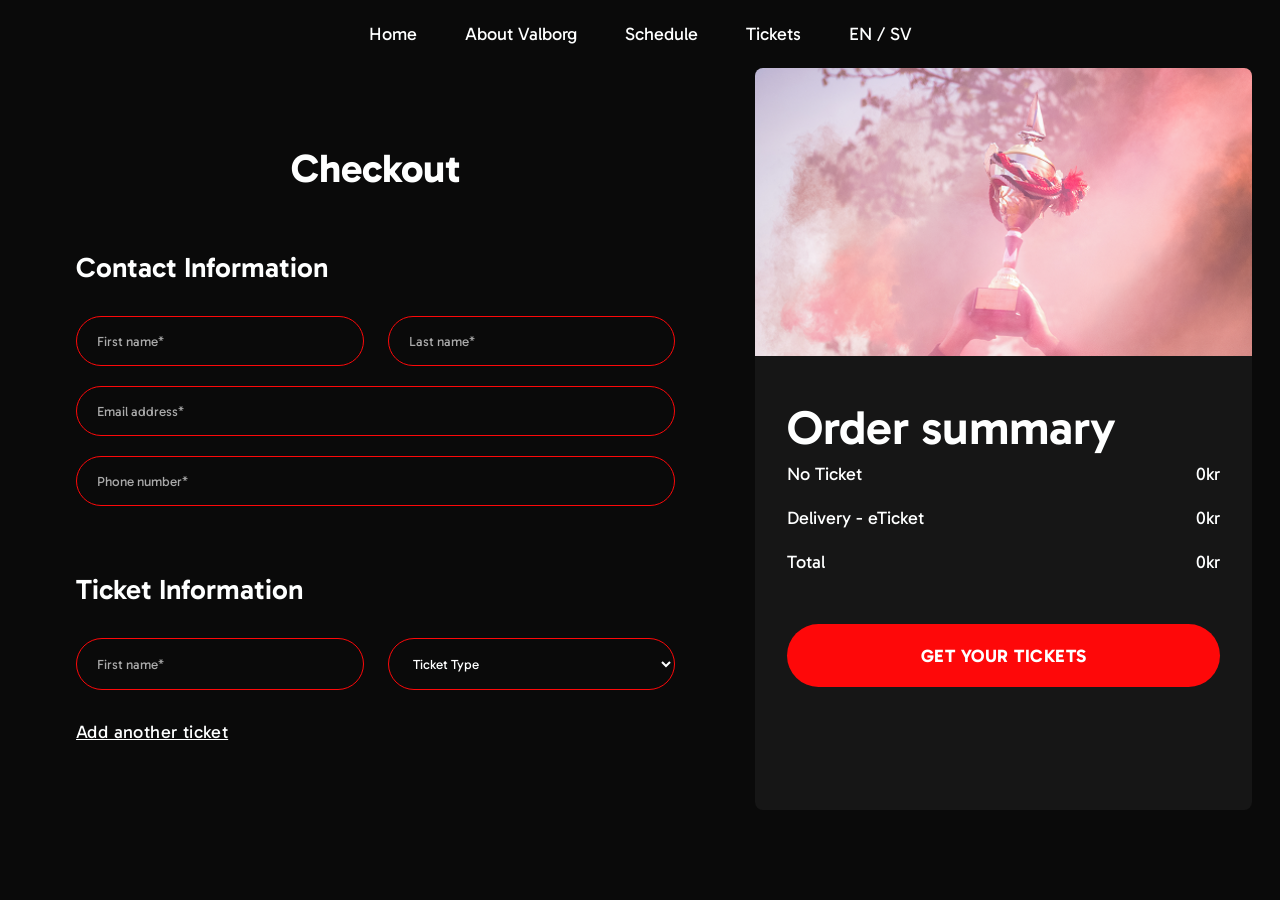
==== booking-page.html @ 3635916a "feat: overview updates first ticket" ====
<!doctype html>
<html lang="en">
  <head>
    <meta charset="UTF-8" />
    <meta name="viewport" content="width=device-width, initial-scale=1.0" />
    <title>Valborg</title>
    <link rel="preconnect" href="https://fonts.googleapis.com" />
    <link rel="preconnect" href="https://fonts.gstatic.com" crossorigin />
    <link
      href="https://fonts.googleapis.com/css2?family=Gabarito:wght@400..900&display=swap"
      rel="stylesheet"
    />
    <link rel="stylesheet" href="css/main.css" />
    <link rel="stylesheet" href="css/booking.css" />
    <script src="js/addTicket.js" defer></script>
  </head>

  <body>
    <nav>
      <ul>
        <li><a href="#">Home</a></li>
        <li><a href="#">About Valborg</a></li>
        <li><a href="#">Schedule</a></li>
        <li><a href="#">Tickets</a></li>
        <li><a href="#">EN / SV</a></li>
      </ul>
    </nav>

    <main>
      <section id="checkout-section">
        <div id="checkout-left">
          <h1>Checkout</h1>

          <h2>Contact Information</h2>

          <div class="row">
            <input type="text" placeholder="First name*" />
            <input type="text" placeholder="Last name*" />
          </div>

          <input type="email" placeholder="Email address*" />
          <input type="tel" placeholder="Phone number*" />

          <h2>Ticket Information</h2>
          
        <div id="ticket-container">
            <div class="row">
              <input type="text" placeholder="First name*" />

              <select id="ticket-selector">
                <option value="">Ticket Type</option>
                <option value="Entry Ticket" data-price = "100kr">Entry Ticket</option>
                <option value="Plus Ticket" data-price = "150kr">Plus Ticket</option>
                <option value="Experience Ticket" data-price = "200kr">Experience Ticket</option>
              </select>

            </div>
            </div>
                <button class="link-button" id= "add-ticket">Add another ticket</button>
             </div>
        </div>

        <div id="checkout-right">
          <img
            src="./photos/checkout-photo.png"
            alt="Valborg Celebration Cup"
          />

          <div id="summary-box">
            <h2>Order summary</h2>
            
            <div class="summary-row">
              <p id="ticket-type">No Ticket</p>
              <p id="ticket-price">0kr</p>
            </div>
            
            <div class="summary-row">
              <p>Delivery - eTicket</p>
              <p>0kr</p>
            </div>

            <div class="summary-row total">
              <p>Total</p>
              <p>0kr</p>
            </div>

            <button class="primary-button">GET YOUR TICKETS</button>
          </div>
        </div>
      </section>
    </main>
  </body>
</html>
---- css/main.css ----
/* Design System - variables */

:root {
  /* colours */
  --background-colour: #0a0a0a;
  --main-text-colour: #feffff;

  --primary-default-colour: #fe0809;
  --primary-hover-colour: #d00001;
  --primary-clicked-colour: #feffff;
  --unavailable-colour: #a2a2a2;

  --secondary-default-colour: #d1ff2c;
  --secondary-hover-colour: #adde00;
  --secondary-clicked-colour: #feffff;

  --error-default-colour: #790000;
  --error-hover-colour: #ca5050;
  --error-clicked-colour: #ffa9a9;

  /* grid system*/
  /* px to vw conversion for a total of 1224px viewport width */
  --column-width-desktop: 6.535vw;
  --column-gap-desktop: 1.96vw;

  /* px to vw conversion for a total of 320px viewport width */
  --column-width-mobile: 10vw;
  --column-gap-mobile: 5vw;

  /* typography */
  --heading-1-font-size: 3.75rem;
  --heading-1-line-height: 4.5rem;
  --heading-1-text-transform: uppercase;

  --heading-2-font-size: 3rem;
  --heading-2-line-height: 4rem;

  --heading-3-font-size: 2.5rem;
  --heading-3-line-height: 3rem;

  --subtitle-1-font-size: 1.75rem;
  --subtitle-1-line-height: 2.5rem;

  --subtitle-2-font-size: 1.125rem;
  --subtitle-2-line-height: 1.75rem;
  --subtitle-2-text-transform: uppercase;

  --body-1-font-size: 1.125rem;
  --body-1-line-height: 1.75rem;

  --body-2-font-size: 1rem;
  --body-2-line-height: 1.5rem;
}

/* text styles */

h1 {
  font-family: "Gabarito", sans-serif;
  font-style: normal;
  font-weight: 700;
  font-size: var(--heading-1-font-size);
  line-height: var(--heading-1-line-height);
  text-transform: var(--heading-1-text-transform);
  margin-block-start: 0;
  margin-block-end: 0;
}

h2 {
  font-family: "Gabarito", sans-serif;
  font-style: normal;
  font-weight: 600;
  font-size: var(--heading-2-font-size);
  line-height: var(--heading-2-line-height);
  margin-block-start: 0;
  margin-block-end: 0;
}

h3 {
  font-family: "Gabarito", sans-serif;
  font-style: normal;
  font-weight: 500;
  font-size: var(--heading-3-font-size);
  line-height: var(--heading-3-line-height);
  margin-block-start: 0;
  margin-block-end: 0;
}

h4 {
  font-family: "Gabarito", sans-serif;
  font-style: normal;
  font-weight: 400;
  letter-spacing: 0.025rem;
  font-size: var(--subtitle-1-font-size);
  line-height: var(--subtitle-1-line-height);
  margin-block-start: 0;
  margin-block-end: 0;
}

h5 {
  font-family: "Gabarito", sans-serif;
  font-style: normal;
  font-weight: 700;
  font-size: var(--subtitle-2-font-size);
  line-height: var(--subtitle-2-line-height);
  text-transform: var(--subtitle-2-text-transform);
  margin-block-start: 0;
  margin-block-end: 0;
}

p,
nav a {
  font-family: "Gabarito", sans-serif;
  font-style: normal;
  font-weight: 400;
  font-size: var(--body-1-font-size);
  line-height: var(--body-1-line-height);
  color: var(--main-text-colour);
  margin-block-start: 0;
  margin-block-end: 0;
}

a {
  text-decoration: none;
  color: var(--main-text-colour);
}

button {
  font-family: "Gabarito", sans-serif;
  font-style: normal;
  font-weight: 400;
  letter-spacing: 0.025rem;
  font-size: var(--body-1-font-size);
  line-height: var(--body-1-line-height);
}

.footer-info p {
  font-size: var(--body-2-font-size);
  line-height: var(--body-2-line-height);
}

.footer-info h4 {
  font-size: var(--body-1-font-size);
  line-height: var(--body-1-line-height);
  color: var(--main-text-colour);
}

/* page style */

/* * {
  background-color: var(--background-colour);
} */

body {
  margin: 0;
  color: var(--main-text-colour);
  background-color: var(--background-colour);
}

nav {
  position: sticky;
  top: 0;
  z-index: 1000;
  background-color: var(--background-colour);
}

nav ul {
  list-style: none;
  display: flex;
  justify-content: center;
  align-items: center;
  gap: 3rem;
  padding: 1.25rem 1rem;
  margin: 0;
}

footer{
    max-width: 1224px; 
    margin: 0 auto; 
    border-top: 1px solid var(--main-text-colour);
    padding: 3.5rem 0 2rem; 
    display: flex;
    justify-content: space-between;
    align-items: flex-start; 
    gap:2rem; 
}

#footer-name {
  max-width: 22rem;
}

.logo-footer {
  width: 10rem;
  height: auto;
  display: block;
  margin-bottom: 1rem;
}

.footer-info {
  display: flex;
  gap: 4rem;
}
---- css/booking.css ----
@import url(main.css); 

#checkout-section{
max-width: 1224px; 
margin: 0 auto;
padding : 0 1rem; 
display: grid; 
grid-template-columns: 1.4fr 1fr; 
gap: 2rem;
background-color: #0a0a0a;    
align-items: stretch;      
}

#checkout-left{
    padding: 4rem 3rem;
}

#checkout-left h1{
    font-size: 2.5rem; 
    margin-bottom: 2rem;
    text-align: center; 
    text-transform: none;
}

#checkout-left h2{
    margin-top: 2rem; 
    margin-bottom: 1rem;
    font-size: 1.75rem; 
    
}
.row{
   display: flex;
    gap: 1.5rem; 
}

#checkout-left input, 
#checkout-left select{
    width: 100%; 
    padding: 1rem 1.25rem; 
    margin-bottom: 1.25rem; 

    border: 1px solid var(--primary-default-colour); 
    border-radius: 999px;

    background: transparent; 
    color: var(--main-text-color); 

    font-family: "Gabarito", sans-serif; 
    box-sizing:border-box;
}

#checkout-left input::placeholder {
    color: #aaa; 
}

#checkout-left input:focus,
#checkout-left select:focus{
    outline: none; 
    border-color: #ff2b2b; 
}

.link-button{
    background: transparent; 
    border: none; 
    color: var(--main-text-color); 
    text-decoration: underline;
    padding: 0; 
    margin-top: 0.5rem;
    cursor: pointer; 
}

#checkout-right{
    height: 100%; 
    font-size: 1rem; 
    font-style: normal;
    line-height: 40px; 
    display: flex;
    flex-direction: column;
    background:#161616;
    border-radius: 8px; 
    overflow: hidden;

}

#checkout-right img {
    width: 100%; 
    aspect-ratio: 16/9; 
    height: 18rem; 
    object-fit: cover;
}

#summary-box{
    padding: 2.5rem 2rem 2rem; 
}
.summary-row{
    display: flex;
    justify-content: space-between;
    margin-bottom: 1rem;
}

.summary-row p{
    margin: 0; 
}

.total{
    margin-top: 0.5rem;
    font-weight: 700; 
}

#summary-box hr{
    border:none;
    border-top: 1px solid #333; 
    margin: 1.5rem 0; 
}

.primary-button{
    width: 100%;
    margin-top: 2rem; 
    padding: 1.1rem;
    border: none; 
    border-radius: 999px; 
    background: var(--primary-default-colour);
    color: var(--main-text-color); 
    font-weight: 700;
    letter-spacing: 0.5px;
    cursor: pointer; 
}

@media screen and (max-width: 900px){
    #checkout-section{
            grid-template-columns: 1fr;
        }
    #checkout-left, 
    #checkout-right{ 
        padding: 2.5rem 2rem;
    }
}


@media screen and (max-width: 600px){
    .row{
        flex-direction: column; 
        gap:0;
    }

    #checkout-left{
        padding: 2rem 1.25rem; 
    }
    #checkout-left h1{
        font-size: 2rem; 
    }
    #checkout-left h2{
        font-size: 1.4rem; 
    }
    #summary-box{
        padding: 1.5rem; 
    }
    nav ul{
        flex-direction: column; 
        align-items: flex-start; 
        gap: 1rem; 
    }
}
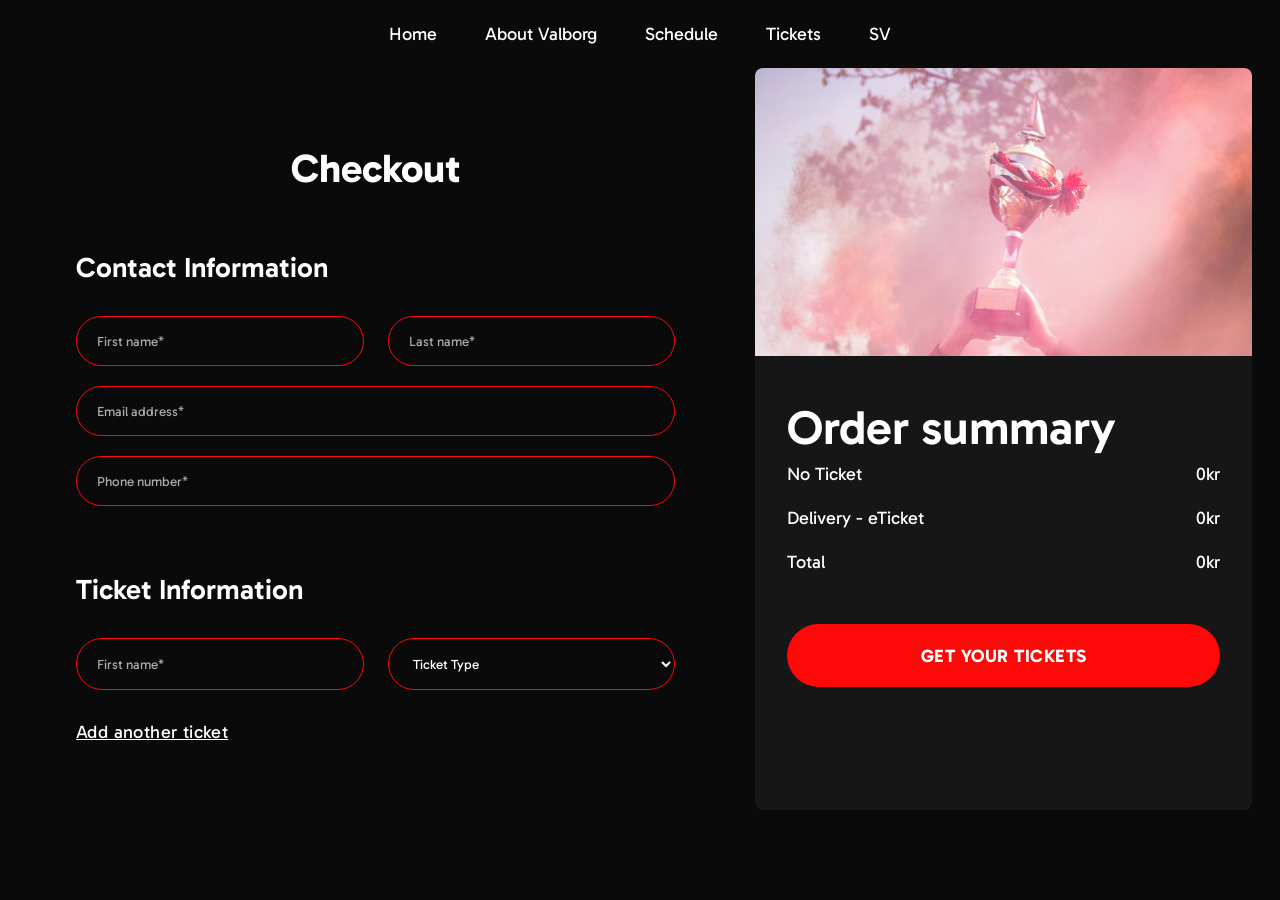
==== commit cf1d9262: "Nav updated" ====
--- a/booking-page.html
+++ b/booking-page.html
@@ -18,11 +18,11 @@
   <body>
     <nav>
       <ul>
-        <li><a href="#">Home</a></li>
-        <li><a href="#">About Valborg</a></li>
-        <li><a href="#">Schedule</a></li>
-        <li><a href="#">Tickets</a></li>
-        <li><a href="#">EN / SV</a></li>
+        <li><a href="index.html">Home</a></li>
+        <li><a href="#about-event">About Valborg</a></li>
+        <li><a href="schedule.html">Schedule</a></li>
+        <li><a href="tickets-page.html">Tickets</a></li>
+        <li><a href="">SV</a></li>
       </ul>
     </nav>
 
@@ -48,7 +48,7 @@
               <input type="text" placeholder="First name*" />
 
               <select id="ticket-selector">
-                <option value="">Ticket Type</option>
+                <option value="No Ticket" data-price="0kr">Ticket Type</option>
                 <option value="Entry Ticket" data-price = "100kr">Entry Ticket</option>
                 <option value="Plus Ticket" data-price = "150kr">Plus Ticket</option>
                 <option value="Experience Ticket" data-price = "200kr">Experience Ticket</option>
@@ -68,20 +68,21 @@
 
           <div id="summary-box">
             <h2>Order summary</h2>
-            
+          <div id="ticket-summary">
             <div class="summary-row">
-              <p id="ticket-type">No Ticket</p>
-              <p id="ticket-price">0kr</p>
+              <p class="ticket-type">No Ticket</p>
+              <p class="ticket-price">0kr</p>
             </div>
-            
+          </div>  
+
             <div class="summary-row">
               <p>Delivery - eTicket</p>
               <p>0kr</p>
             </div>
 
-            <div class="summary-row total">
+            <div class="summary-row">
               <p>Total</p>
-              <p>0kr</p>
+              <p class="total-value">0kr</p>
             </div>
 
             <button class="primary-button">GET YOUR TICKETS</button>
--- a/css/main.css
+++ b/css/main.css
@@ -146,15 +146,15 @@
 
 /* page style */
 
-/* * {
-  background-color: var(--background-colour);
-} */
-
 body {
   margin: 0;
   color: var(--main-text-colour);
   background-color: var(--background-colour);
 }
+
+/* ============== */
+/* NAVBAR SECTION */
+/* ============== */
 
 nav {
   position: sticky;
@@ -173,15 +173,43 @@
   margin: 0;
 }
 
-footer{
-    max-width: 1224px; 
-    margin: 0 auto; 
-    border-top: 1px solid var(--main-text-colour);
-    padding: 3.5rem 0 2rem; 
-    display: flex;
-    justify-content: space-between;
-    align-items: flex-start; 
-    gap:2rem; 
+/* media query - 1 max width: 1000px* - NAV */
+@media (max-width: 1000px) {
+  nav ul {
+    gap: 2rem;
+  }
+}
+
+/* media query - 2 max width: 750px* - NAV */
+@media (max-width: 750px) {
+  nav ul {
+    gap: 1.5rem;
+    padding: 1rem;
+  }
+}
+
+/* media query - 3 max width: 500px* - NAV */
+@media (max-width: 500px) {
+  nav ul {
+    flex-direction: column;
+    gap: 1rem;
+    padding: 1rem 0;
+  }
+}
+
+/* ============== */
+/* FOOTER SECTION */
+/* ============== */
+
+footer {
+  max-width: 1224px;
+  margin: 0 auto;
+  border-top: 1px solid var(--main-text-colour);
+  padding: 3.5rem 0 2rem;
+  display: flex;
+  justify-content: space-between;
+  align-items: flex-start;
+  gap: 2rem;
 }
 
 #footer-name {
@@ -199,3 +227,84 @@
   display: flex;
   gap: 4rem;
 }
+
+footer {
+  max-width: 1224px;
+  margin: 0 auto;
+  border-top: 1px solid var(--main-text-colour);
+  padding: 3.5rem 0 2rem;
+  display: flex;
+  justify-content: space-between;
+  align-items: flex-start;
+  gap: 2rem;
+  flex-wrap: wrap;
+}
+
+#footer-name {
+  max-width: 22rem;
+}
+
+.logo-footer {
+  width: 10rem;
+  height: auto;
+  display: block;
+  margin-bottom: 1rem;
+}
+
+.footer-info {
+  display: flex;
+  gap: 4rem;
+  flex-wrap: wrap;
+}
+
+/* media query - 1 max width: 1000px* - FOOTER */
+@media (max-width: 1000px) {
+  footer {
+    padding: 3rem 40px 2rem;
+  }
+
+  .footer-info {
+    gap: 3rem;
+  }
+}
+
+/* media query - 2 max width: 750px* - FOOTER */
+@media (max-width: 750px) {
+  footer {
+    flex-direction: column;
+    align-items: center;
+    text-align: center;
+    padding: 2.5rem 30px 2rem;
+  }
+
+  #footer-name {
+    max-width: 100%;
+  }
+
+  .footer-info {
+    justify-content: center;
+    gap: 2.5rem;
+  }
+
+  .logo-footer {
+    margin: 0 auto 1rem;
+  }
+}
+
+/* media query - 3 max width: 500px* - FOOTER */
+@media (max-width: 500px) {
+  footer {
+    padding: 2rem 20px;
+    gap: 1.5rem;
+  }
+
+  .footer-info {
+    flex-direction: column;
+    align-items: center;
+    gap: 2rem;
+  }
+
+  .logo-footer {
+    width: 8rem;
+  }
+}
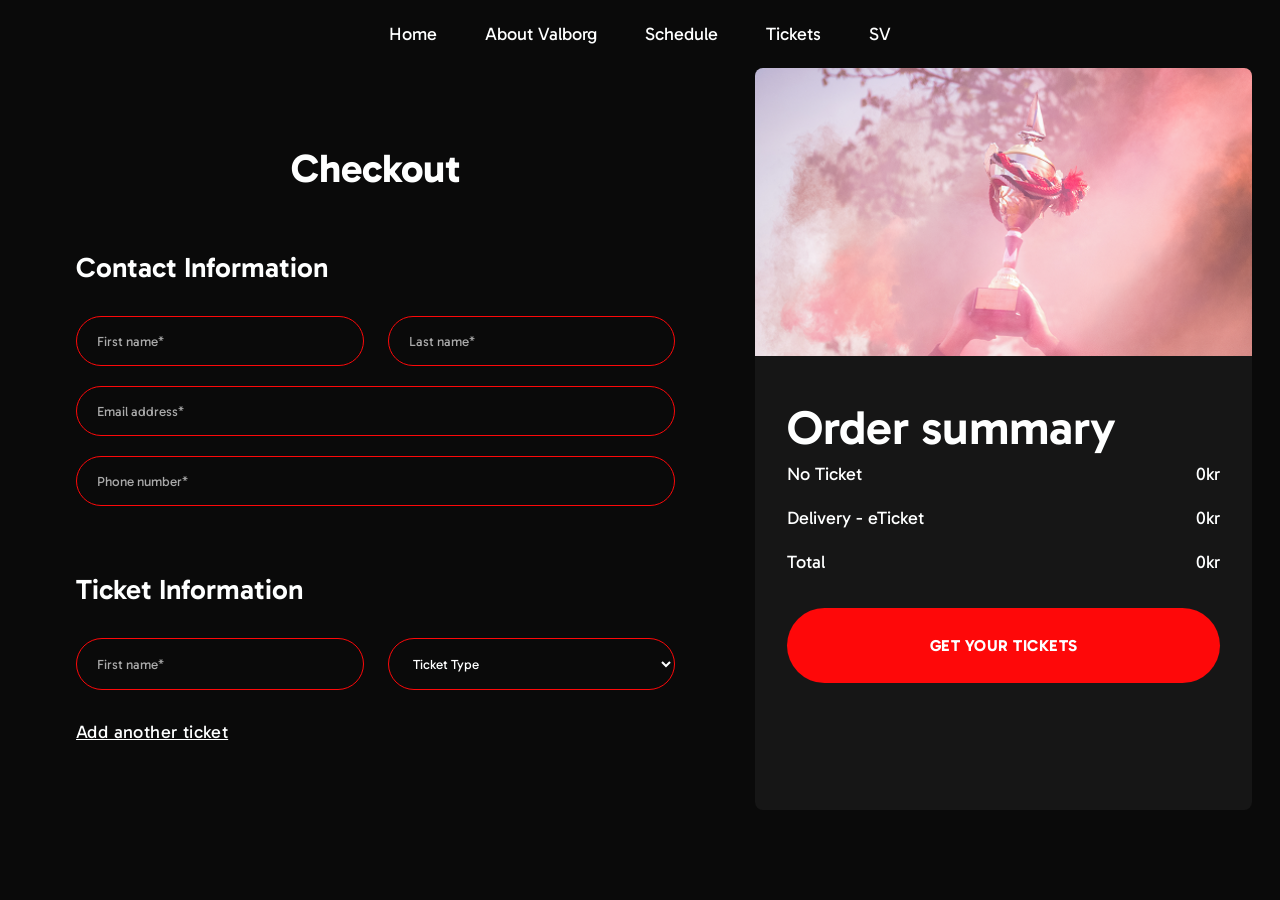
==== commit c19ad904: "button link for booking page" ====
--- a/booking-page.html
+++ b/booking-page.html
@@ -85,7 +85,7 @@
               <p class="total-value">0kr</p>
             </div>
 
-            <button class="primary-button">GET YOUR TICKETS</button>
+            <a href="confirmation-page.html" class="primary-button">GET YOUR TICKETS</button> </a>
           </div>
         </div>
       </section>
--- a/css/booking.css
+++ b/css/booking.css
@@ -114,6 +114,7 @@
 }
 
 .primary-button{
+    display:block;
     width: 100%;
     margin-top: 2rem; 
     padding: 1.1rem;
@@ -121,9 +122,14 @@
     border-radius: 999px; 
     background: var(--primary-default-colour);
     color: var(--main-text-color); 
+    font-family: "Gabarito", sans-serif;
+    font-size: 1rem; 
     font-weight: 700;
     letter-spacing: 0.5px;
     cursor: pointer; 
+    text-decoration: none;
+    text-align: center;
+    box-sizing: border-box;
 }
 
 @media screen and (max-width: 900px){
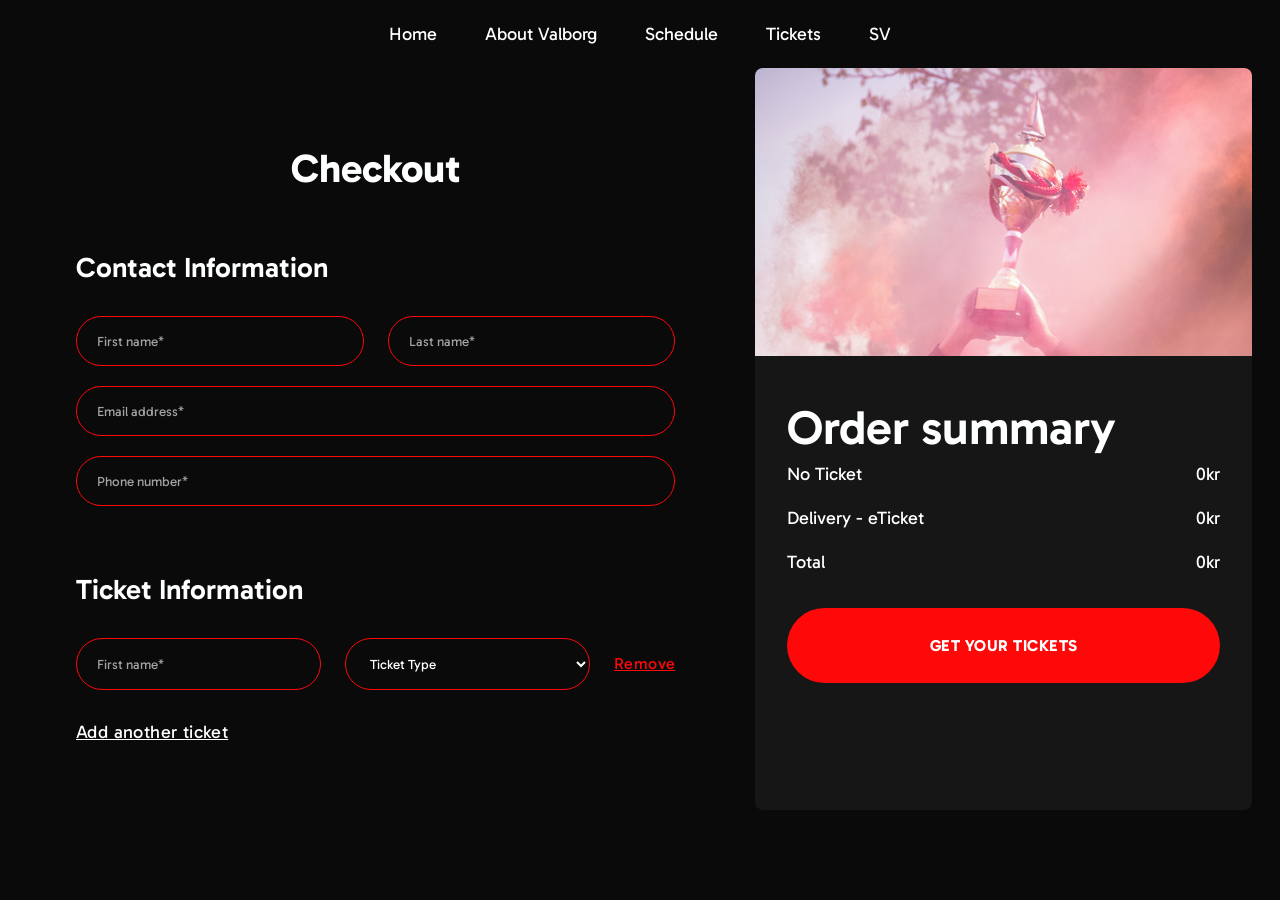
==== commit 11862911: "Remove option added" ====
--- a/booking-page.html
+++ b/booking-page.html
@@ -1,4 +1,4 @@
-<!doctype html>
+<!DOCTYPE html>
 <html lang="en">
   <head>
     <meta charset="UTF-8" />
@@ -30,34 +30,36 @@
       <section id="checkout-section">
         <div id="checkout-left">
           <h1>Checkout</h1>
-
           <h2>Contact Information</h2>
-
           <div class="row">
             <input type="text" placeholder="First name*" />
             <input type="text" placeholder="Last name*" />
           </div>
-
           <input type="email" placeholder="Email address*" />
           <input type="tel" placeholder="Phone number*" />
 
           <h2>Ticket Information</h2>
-          
-        <div id="ticket-container">
+          <div id="ticket-container">
             <div class="row">
               <input type="text" placeholder="First name*" />
-
               <select id="ticket-selector">
                 <option value="No Ticket" data-price="0kr">Ticket Type</option>
-                <option value="Entry Ticket" data-price = "100kr">Entry Ticket</option>
-                <option value="Plus Ticket" data-price = "150kr">Plus Ticket</option>
-                <option value="Experience Ticket" data-price = "200kr">Experience Ticket</option>
+                <option value="Entry Ticket" data-price="100kr">
+                  Entry Ticket
+                </option>
+                <option value="Plus Ticket" data-price="150kr">
+                  Plus Ticket
+                </option>
+                <option value="Experience Ticket" data-price="200kr">
+                  Experience Ticket
+                </option>
               </select>
-
+              <button class="remove-ticket">Remove</button>
             </div>
-            </div>
-                <button class="link-button" id= "add-ticket">Add another ticket</button>
-             </div>
+          </div>
+          <button class="link-button" id="add-ticket">
+            Add another ticket
+          </button>
         </div>
 
         <div id="checkout-right">
@@ -65,27 +67,25 @@
             src="./photos/checkout-photo.png"
             alt="Valborg Celebration Cup"
           />
-
           <div id="summary-box">
             <h2>Order summary</h2>
-          <div id="ticket-summary">
-            <div class="summary-row">
-              <p class="ticket-type">No Ticket</p>
-              <p class="ticket-price">0kr</p>
+            <div id="ticket-summary">
+              <div class="summary-row">
+                <p class="ticket-type">No Ticket</p>
+                <p class="ticket-price">0kr</p>
+              </div>
             </div>
-          </div>  
-
             <div class="summary-row">
               <p>Delivery - eTicket</p>
               <p>0kr</p>
             </div>
-
-            <div class="summary-row">
+            <div class="summary-row total">
               <p>Total</p>
               <p class="total-value">0kr</p>
             </div>
-
-            <a href="confirmation-page.html" class="primary-button">GET YOUR TICKETS</button> </a>
+            <a href="confirmation-page.html" class="primary-button"
+              >GET YOUR TICKETS</a
+            >
           </div>
         </div>
       </section>
--- a/css/booking.css
+++ b/css/booking.css
@@ -1,169 +1,197 @@
-@import url(main.css); 
+@import url(main.css);
 
-#checkout-section{
-max-width: 1224px; 
-margin: 0 auto;
-padding : 0 1rem; 
-display: grid; 
-grid-template-columns: 1.4fr 1fr; 
-gap: 2rem;
-background-color: #0a0a0a;    
-align-items: stretch;      
+#checkout-section {
+  max-width: 1224px;
+  margin: 0 auto;
+  padding: 0 1rem;
+  display: grid;
+  grid-template-columns: 1.4fr 1fr;
+  gap: 2rem;
+  background-color: #0a0a0a;
+  align-items: stretch;
 }
 
-#checkout-left{
-    padding: 4rem 3rem;
+#checkout-left {
+  padding: 4rem 3rem;
 }
 
-#checkout-left h1{
-    font-size: 2.5rem; 
-    margin-bottom: 2rem;
-    text-align: center; 
-    text-transform: none;
+#checkout-left h1 {
+  font-size: 2.5rem;
+  margin-bottom: 2rem;
+  text-align: center;
+  text-transform: none;
 }
 
-#checkout-left h2{
-    margin-top: 2rem; 
-    margin-bottom: 1rem;
-    font-size: 1.75rem; 
-    
-}
-.row{
-   display: flex;
-    gap: 1.5rem; 
+#checkout-left h2 {
+  margin-top: 2rem;
+  margin-bottom: 1rem;
+  font-size: 1.75rem;
 }
 
-#checkout-left input, 
-#checkout-left select{
-    width: 100%; 
-    padding: 1rem 1.25rem; 
-    margin-bottom: 1.25rem; 
+.row {
+  display: flex;
+  gap: 1.5rem;
+}
 
-    border: 1px solid var(--primary-default-colour); 
-    border-radius: 999px;
+/* ================= */
+/* INPUT GROUP       */
+/* ================= */
+.input-group {
+  display: flex;
+  flex-direction: column;
+  gap: 0.4rem;
+  width: 100%;
+}
 
-    background: transparent; 
-    color: var(--main-text-color); 
+.input-group label {
+  font-family: "Gabarito", sans-serif;
+  font-size: var(--body-2-font-size);
+  line-height: var(--body-2-line-height);
+  color: var(--main-text-colour);
+}
 
-    font-family: "Gabarito", sans-serif; 
-    box-sizing:border-box;
+#checkout-left input,
+#checkout-left select {
+  width: 100%;
+  padding: 1rem 1.25rem;
+  margin-bottom: 1.25rem;
+  border: 1px solid var(--primary-default-colour);
+  border-radius: 999px;
+  background: transparent;
+  color: var(--main-text-colour);
+  font-family: "Gabarito", sans-serif;
+  box-sizing: border-box;
 }
 
 #checkout-left input::placeholder {
-    color: #aaa; 
+  color: var(--unavailable-colour);
 }
 
 #checkout-left input:focus,
-#checkout-left select:focus{
-    outline: none; 
-    border-color: #ff2b2b; 
+#checkout-left select:focus {
+  outline: none;
+  border-color: #ff2b2b;
 }
 
-.link-button{
-    background: transparent; 
-    border: none; 
-    color: var(--main-text-color); 
-    text-decoration: underline;
-    padding: 0; 
-    margin-top: 0.5rem;
-    cursor: pointer; 
+.link-button {
+  background: transparent;
+  border: none;
+  color: var(--main-text-colour);
+  text-decoration: underline;
+  padding: 0;
+  margin-top: 0.5rem;
+  cursor: pointer;
 }
 
-#checkout-right{
-    height: 100%; 
-    font-size: 1rem; 
-    font-style: normal;
-    line-height: 40px; 
-    display: flex;
-    flex-direction: column;
-    background:#161616;
-    border-radius: 8px; 
-    overflow: hidden;
-
+#checkout-right {
+  height: 100%;
+  font-size: 1rem;
+  font-style: normal;
+  line-height: 40px;
+  display: flex;
+  flex-direction: column;
+  background: #161616;
+  border-radius: 8px;
+  overflow: hidden;
 }
 
 #checkout-right img {
-    width: 100%; 
-    aspect-ratio: 16/9; 
-    height: 18rem; 
-    object-fit: cover;
+  width: 100%;
+  aspect-ratio: 16/9;
+  height: 18rem;
+  object-fit: cover;
 }
 
-#summary-box{
-    padding: 2.5rem 2rem 2rem; 
-}
-.summary-row{
-    display: flex;
-    justify-content: space-between;
-    margin-bottom: 1rem;
+#summary-box {
+  padding: 2.5rem 2rem 2rem;
 }
 
-.summary-row p{
-    margin: 0; 
+.summary-row {
+  display: flex;
+  justify-content: space-between;
+  margin-bottom: 1rem;
 }
 
-.total{
-    margin-top: 0.5rem;
-    font-weight: 700; 
+.summary-row p {
+  margin: 0;
 }
 
-#summary-box hr{
-    border:none;
-    border-top: 1px solid #333; 
-    margin: 1.5rem 0; 
+.total {
+  margin-top: 0.5rem;
+  font-weight: 700;
 }
 
-.primary-button{
-    display:block;
-    width: 100%;
-    margin-top: 2rem; 
-    padding: 1.1rem;
-    border: none; 
-    border-radius: 999px; 
-    background: var(--primary-default-colour);
-    color: var(--main-text-color); 
-    font-family: "Gabarito", sans-serif;
-    font-size: 1rem; 
-    font-weight: 700;
-    letter-spacing: 0.5px;
-    cursor: pointer; 
-    text-decoration: none;
-    text-align: center;
-    box-sizing: border-box;
+#summary-box hr {
+  border: none;
+  border-top: 1px solid #333;
+  margin: 1.5rem 0;
 }
 
-@media screen and (max-width: 900px){
-    #checkout-section{
-            grid-template-columns: 1fr;
-        }
-    #checkout-left, 
-    #checkout-right{ 
-        padding: 2.5rem 2rem;
-    }
+.primary-button {
+  display: block;
+  width: 100%;
+  margin-top: 2rem;
+  padding: 1.1rem;
+  border: none;
+  border-radius: 999px;
+  background: var(--primary-default-colour);
+  color: var(--main-text-colour);
+  font-family: "Gabarito", sans-serif;
+  font-size: 1rem;
+  font-weight: 700;
+  letter-spacing: 0.5px;
+  cursor: pointer;
+  text-decoration: none;
+  text-align: center;
+  box-sizing: border-box;
 }
 
+/* ================== */
+/* REMOVE TICKET BTN  */
+/* ================== */
+.remove-ticket {
+  background: transparent;
+  border: none;
+  color: var(--primary-default-colour);
+  font-family: "Gabarito", sans-serif;
+  font-size: var(--body-2-font-size);
+  cursor: pointer;
+  padding: 0;
+  text-decoration: underline;
+  white-space: nowrap;
+  align-self: center;
+  margin-bottom: 1.25rem;
+}
 
-@media screen and (max-width: 600px){
-    .row{
-        flex-direction: column; 
-        gap:0;
-    }
+.remove-ticket:hover {
+  color: var(--primary-hover-colour);
+}
 
-    #checkout-left{
-        padding: 2rem 1.25rem; 
-    }
-    #checkout-left h1{
-        font-size: 2rem; 
-    }
-    #checkout-left h2{
-        font-size: 1.4rem; 
-    }
-    #summary-box{
-        padding: 1.5rem; 
-    }
-    nav ul{
-        flex-direction: column; 
-        align-items: flex-start; 
-        gap: 1rem; 
-    }
-}+@media screen and (max-width: 900px) {
+  #checkout-section {
+    grid-template-columns: 1fr;
+  }
+  #checkout-left,
+  #checkout-right {
+    padding: 2.5rem 2rem;
+  }
+}
+
+@media screen and (max-width: 600px) {
+  .row {
+    flex-direction: column;
+    gap: 0;
+  }
+  #checkout-left {
+    padding: 2rem 1.25rem;
+  }
+  #checkout-left h1 {
+    font-size: 2rem;
+  }
+  #checkout-left h2 {
+    font-size: 1.4rem;
+  }
+  #summary-box {
+    padding: 1.5rem;
+  }
+}
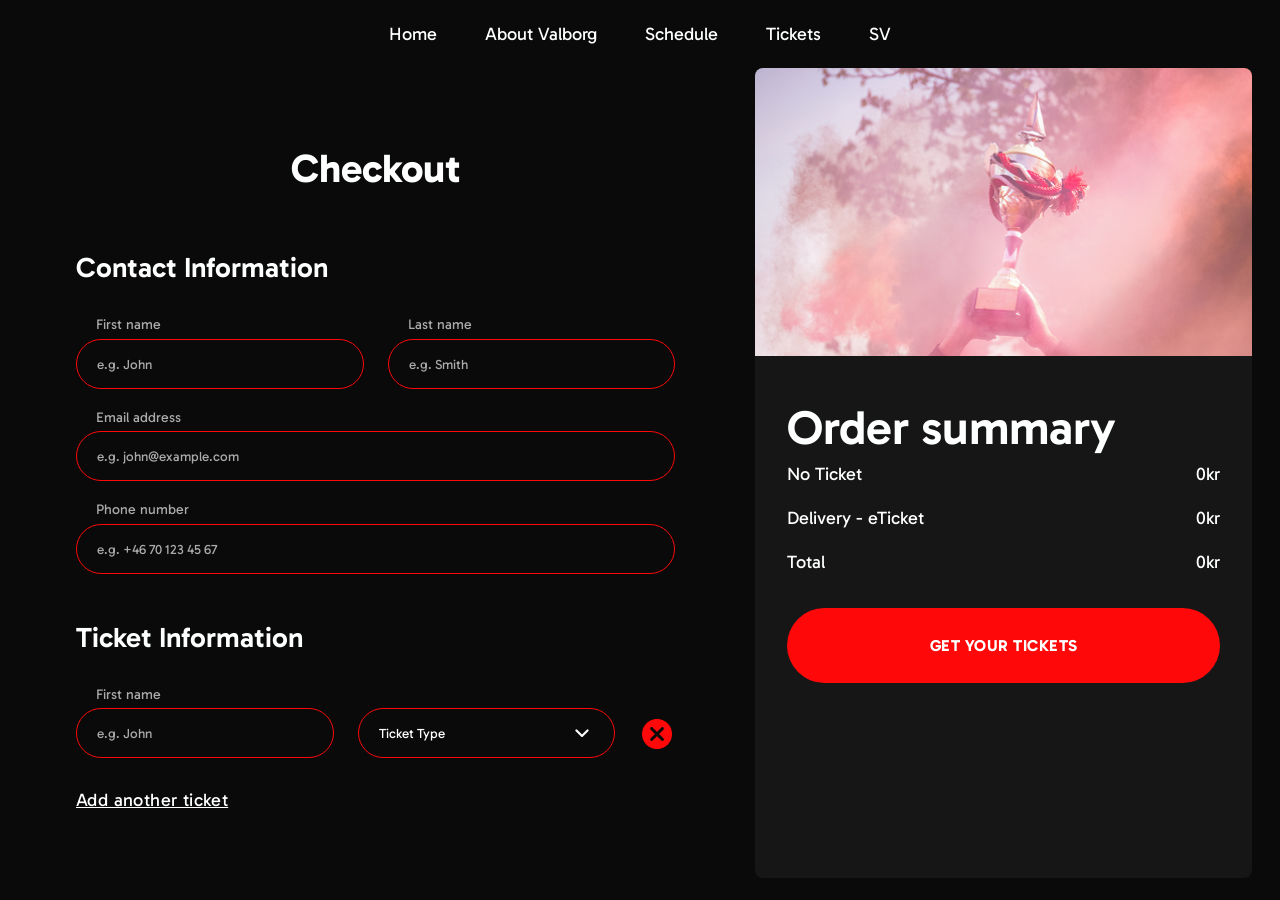
==== commit 71a47e2a: "Remove Tickets Logic & Improved Accessibility" ====
--- a/booking-page.html
+++ b/booking-page.html
@@ -14,7 +14,6 @@
     <link rel="stylesheet" href="css/booking.css" />
     <script src="js/addTicket.js" defer></script>
   </head>
-
   <body>
     <nav>
       <ul>
@@ -25,43 +24,82 @@
         <li><a href="">SV</a></li>
       </ul>
     </nav>
-
     <main>
       <section id="checkout-section">
         <div id="checkout-left">
           <h1>Checkout</h1>
           <h2>Contact Information</h2>
           <div class="row">
-            <input type="text" placeholder="First name*" />
-            <input type="text" placeholder="Last name*" />
+            <div class="input-group">
+              <label for="contact-first-name">First name</label>
+              <input
+                id="contact-first-name"
+                type="text"
+                placeholder="e.g. John"
+              />
+            </div>
+            <div class="input-group">
+              <label for="contact-last-name">Last name</label>
+              <input
+                id="contact-last-name"
+                type="text"
+                placeholder="e.g. Smith"
+              />
+            </div>
           </div>
-          <input type="email" placeholder="Email address*" />
-          <input type="tel" placeholder="Phone number*" />
-
+          <div class="input-group">
+            <label for="contact-email">Email address</label>
+            <input
+              id="contact-email"
+              type="email"
+              placeholder="e.g. john@example.com"
+            />
+          </div>
+          <div class="input-group">
+            <label for="contact-phone">Phone number</label>
+            <input
+              id="contact-phone"
+              type="tel"
+              placeholder="e.g. +46 70 123 45 67"
+            />
+          </div>
           <h2>Ticket Information</h2>
           <div id="ticket-container">
             <div class="row">
-              <input type="text" placeholder="First name*" />
-              <select id="ticket-selector">
-                <option value="No Ticket" data-price="0kr">Ticket Type</option>
-                <option value="Entry Ticket" data-price="100kr">
-                  Entry Ticket
-                </option>
-                <option value="Plus Ticket" data-price="150kr">
-                  Plus Ticket
-                </option>
-                <option value="Experience Ticket" data-price="200kr">
-                  Experience Ticket
-                </option>
-              </select>
-              <button class="remove-ticket">Remove</button>
+              <div class="input-group">
+                <label for="ticket-first-name-1">First name</label>
+                <input
+                  id="ticket-first-name-1"
+                  type="text"
+                  placeholder="e.g. John"
+                />
+              </div>
+              <div class="input-group">
+                <label for="ticket-selector" class="sr-only">Ticket type</label>
+                <select id="ticket-selector">
+                  <option value="No Ticket" data-price="0kr">
+                    Ticket Type
+                  </option>
+                  <option value="Entry Ticket" data-price="100kr">
+                    Entry Ticket
+                  </option>
+                  <option value="Plus Ticket" data-price="150kr">
+                    Plus Ticket
+                  </option>
+                  <option value="Experience Ticket" data-price="200kr">
+                    Experience Ticket
+                  </option>
+                </select>
+              </div>
+              <button class="remove-ticket">
+                <img src="./icons/cancel.png" alt="Remove ticket" />
+              </button>
             </div>
           </div>
           <button class="link-button" id="add-ticket">
             Add another ticket
           </button>
         </div>
-
         <div id="checkout-right">
           <img
             src="./photos/checkout-photo.png"
--- a/css/booking.css
+++ b/css/booking.css
@@ -31,40 +31,68 @@
 .row {
   display: flex;
   gap: 1.5rem;
-}
-
-/* ================= */
-/* INPUT GROUP       */
-/* ================= */
+  align-items: flex-end;
+}
+
 .input-group {
   display: flex;
   flex-direction: column;
-  gap: 0.4rem;
-  width: 100%;
+  width: 100%;
+  margin-bottom: 1.25rem;
+}
+
+.row .input-group {
+  margin-bottom: 0;
+}
+
+.row {
+  margin-bottom: 1.25rem;
+}
+
+.sr-only {
+  position: absolute;
+  width: 1px;
+  height: 1px;
+  padding: 0;
+  margin: -1px;
+  overflow: hidden;
+  clip: rect(0, 0, 0, 0);
+  white-space: nowrap;
+  border: 0;
 }
 
 .input-group label {
   font-family: "Gabarito", sans-serif;
-  font-size: var(--body-2-font-size);
-  line-height: var(--body-2-line-height);
-  color: var(--main-text-colour);
+  font-size: 0.875rem;
+  color: #aaa;
+  margin-bottom: 0.35rem;
+  padding-left: 1.25rem;
 }
 
 #checkout-left input,
 #checkout-left select {
   width: 100%;
   padding: 1rem 1.25rem;
-  margin-bottom: 1.25rem;
+  margin-bottom: 0;
   border: 1px solid var(--primary-default-colour);
   border-radius: 999px;
   background: transparent;
   color: var(--main-text-colour);
   font-family: "Gabarito", sans-serif;
   box-sizing: border-box;
+  -webkit-appearance: none;
+  appearance: none;
+}
+
+#checkout-left select {
+  background-image: url("/icons/dropdown.png");
+  background-repeat: no-repeat;
+  background-position: right 1.25rem center;
+  padding-right: 2.75rem;
 }
 
 #checkout-left input::placeholder {
-  color: var(--unavailable-colour);
+  color: #aaa;
 }
 
 #checkout-left input:focus,
@@ -152,19 +180,21 @@
 .remove-ticket {
   background: transparent;
   border: none;
-  color: var(--primary-default-colour);
-  font-family: "Gabarito", sans-serif;
-  font-size: var(--body-2-font-size);
   cursor: pointer;
   padding: 0;
-  text-decoration: underline;
-  white-space: nowrap;
-  align-self: center;
-  margin-bottom: 1.25rem;
-}
-
+  align-self: flex-end;
+  display: flex;
+  align-items: center;
+  flex-shrink: 0;
+  margin-bottom: 0.4rem;
+}
+.remove-ticket img {
+  width: 36px;
+  height: 36px;
+  display: block;
+}
 .remove-ticket:hover {
-  color: var(--primary-hover-colour);
+  opacity: 0.7;
 }
 
 @media screen and (max-width: 900px) {
@@ -180,7 +210,7 @@
 @media screen and (max-width: 600px) {
   .row {
     flex-direction: column;
-    gap: 0;
+    gap: 12;
   }
   #checkout-left {
     padding: 2rem 1.25rem;
